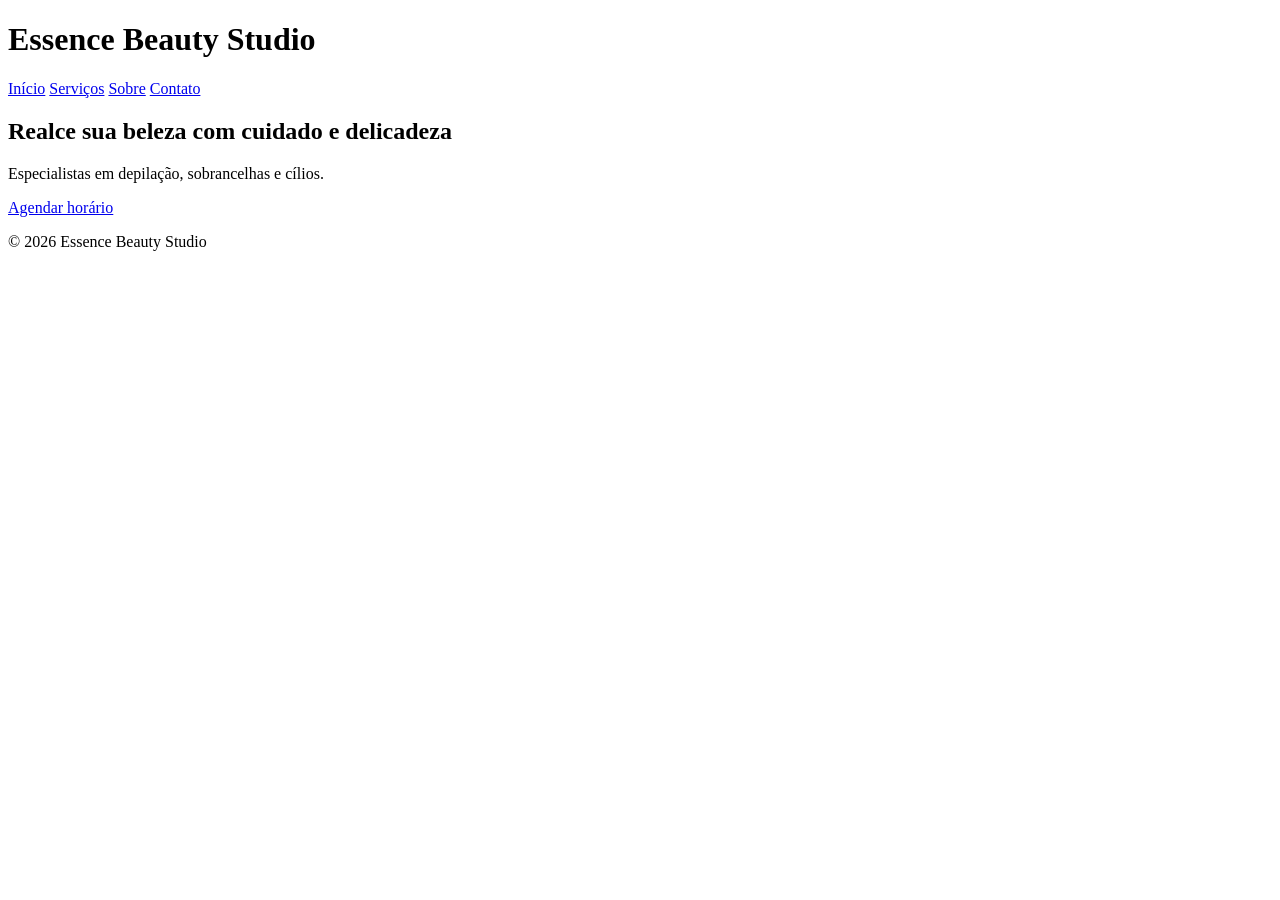
==== index.html @ 72f87f56 "Update index.html" ====
<!DOCTYPE html>
<html lang="pt-BR">
<head>
<meta charset="UTF-8">
<meta name="viewport" content="width=device-width, initial-scale=1.0">
<title>Essence Beauty Studio</title>
<link rel="stylesheet" href="style.css">
</head>
<body>

<header>
    <h1>Essence Beauty Studio</h1>
    <nav>
        <a href="index.html">Início</a>
        <a href="servicos.html">Serviços</a>
        <a href="sobre.html">Sobre</a>
        <a href="contato.html">Contato</a>
    </nav>
</header>

<section class="hero">
    <div>
        <h2>Realce sua beleza com cuidado e delicadeza</h2>
        <p>Especialistas em depilação, sobrancelhas e cílios.</p>
        <a class="btn" href="contato.html">Agendar horário</a>
    </div>
</section>

<footer>
    <p>© 2026 Essence Beauty Studio</p>
</footer>

</body>
</html>
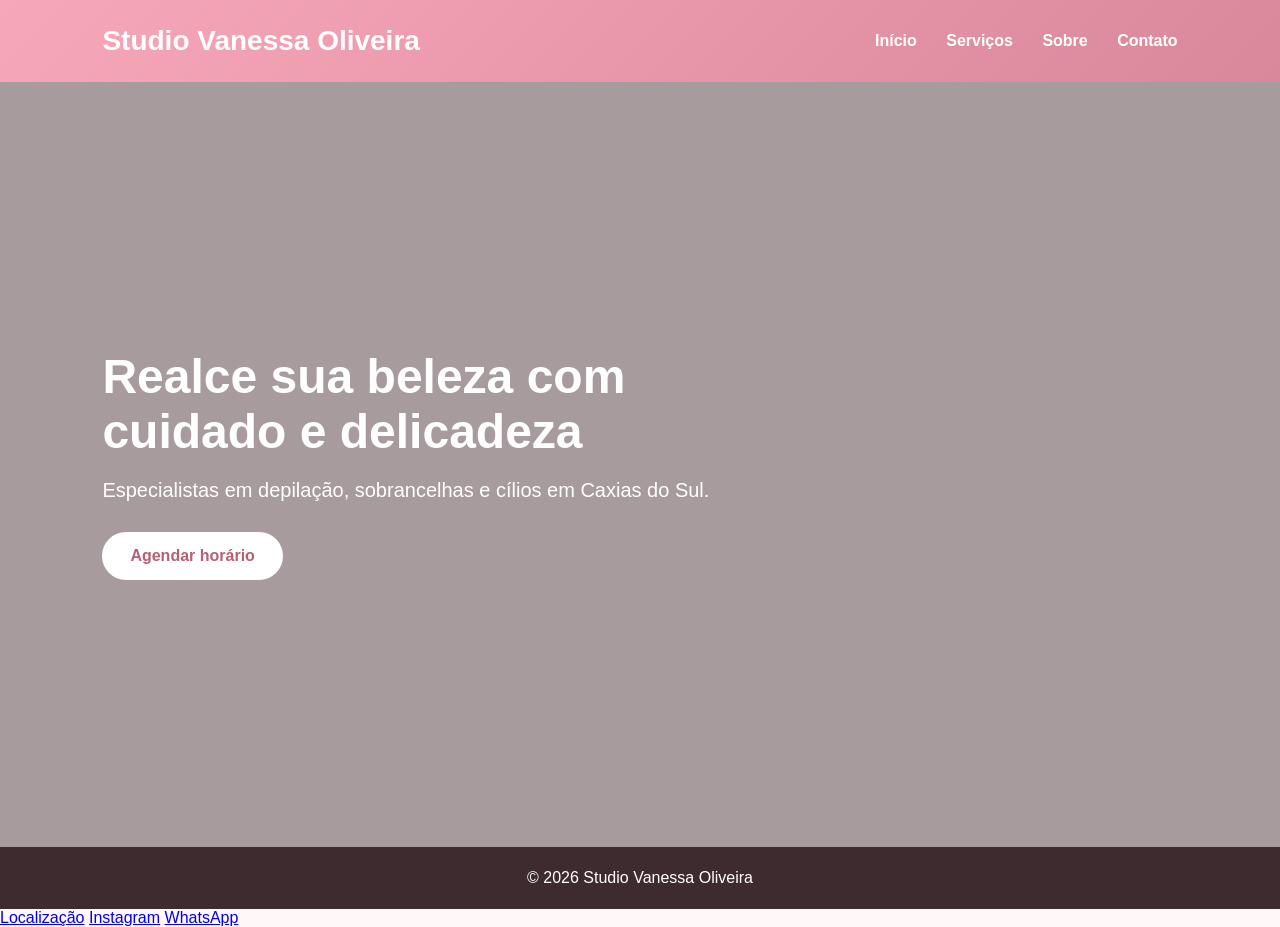
==== commit a1bc9022: "Update index.html" ====
--- a/index.html
+++ b/index.html
@@ -3,13 +3,13 @@
 <head>
 <meta charset="UTF-8">
 <meta name="viewport" content="width=device-width, initial-scale=1.0">
-<title>Essence Beauty Studio</title>
+<title>Studio Vanessa Oliveira</title>
 <link rel="stylesheet" href="style.css">
 </head>
 <body>
 
 <header>
-    <h1>Essence Beauty Studio</h1>
+    <h1>Studio Vanessa Oliveira</h1>
     <nav>
         <a href="index.html">Início</a>
         <a href="servicos.html">Serviços</a>
@@ -19,16 +19,20 @@
 </header>
 
 <section class="hero">
-    <div>
+    <div class="hero-content">
         <h2>Realce sua beleza com cuidado e delicadeza</h2>
-        <p>Especialistas em depilação, sobrancelhas e cílios.</p>
+        <p>Especialistas em depilação, sobrancelhas e cílios em Caxias do Sul.</p>
         <a class="btn" href="contato.html">Agendar horário</a>
     </div>
 </section>
 
 <footer>
-    <p>© 2026 Essence Beauty Studio</p>
+    <p>© 2026 Studio Vanessa Oliveira</p>
 </footer>
+
+<a class="maps-fixed" href="https://www.google.com/maps?q=R.+Bento+Gonçalves,+1963,+Centro,+Caxias+do+Sul+-+RS" target="_blank">Localização</a>
+<a class="instagram-fixed" href="https://www.instagram.com/vanessacamargobysv/" target="_blank">Instagram</a>
+<a class="whatsapp-fixed" href="https://wa.me/555491461250" target="_blank">WhatsApp</a>
 
 </body>
 </html>
--- a/style.css
+++ b/style.css
@@ -0,0 +1,167 @@
+* {
+    margin: 0;
+    padding: 0;
+    box-sizing: border-box;
+}
+
+body {
+    font-family: Arial, Helvetica, sans-serif;
+    background-color: #fff7f8;
+    color: #3d2b2f;
+}
+
+header {
+    background: linear-gradient(135deg, #f7a8b8, #d9879b);
+    color: white;
+    padding: 25px 8%;
+    display: flex;
+    justify-content: space-between;
+    align-items: center;
+    flex-wrap: wrap;
+}
+
+header h1 {
+    font-size: 28px;
+}
+
+nav a {
+    color: white;
+    text-decoration: none;
+    margin-left: 25px;
+    font-weight: bold;
+}
+
+nav a:hover {
+    text-decoration: underline;
+}
+
+.hero {
+    min-height: 85vh;
+    background: linear-gradient(rgba(61,43,47,0.45), rgba(61,43,47,0.45)),
+    url("https://images.unsplash.com/photo-1516975080664-ed2fc6a32937?auto=format&fit=crop&w=1400&q=80");
+    background-size: cover;
+    background-position: center;
+    display: flex;
+    align-items: center;
+    padding: 0 8%;
+    color: white;
+}
+
+.hero h2 {
+    font-size: 48px;
+    margin-bottom: 20px;
+    max-width: 700px;
+}
+
+.hero p {
+    font-size: 20px;
+    margin-bottom: 30px;
+}
+
+.btn {
+    display: inline-block;
+    background-color: white;
+    color: #b85f78;
+    padding: 15px 28px;
+    border-radius: 30px;
+    text-decoration: none;
+    font-weight: bold;
+    transition: 0.3s;
+}
+
+.btn:hover {
+    background-color: #ffe7ed;
+    transform: scale(1.05);
+}
+
+section {
+    padding: 70px 8%;
+}
+
+.titulo {
+    text-align: center;
+    font-size: 36px;
+    color: #b85f78;
+    margin-bottom: 35px;
+}
+
+.cards {
+    display: grid;
+    grid-template-columns: repeat(auto-fit, minmax(250px, 1fr));
+    gap: 25px;
+}
+
+.card {
+    background-color: white;
+    padding: 30px;
+    border-radius: 18px;
+    box-shadow: 0 10px 25px rgba(184, 95, 120, 0.15);
+    text-align: center;
+}
+
+.card h3 {
+    color: #b85f78;
+    margin-bottom: 15px;
+    font-size: 24px;
+}
+
+.card p {
+    color: #6c555b;
+    line-height: 1.6;
+}
+
+.sobre {
+    max-width: 900px;
+    margin: auto;
+}
+
+.sobre p {
+    font-size: 19px;
+    line-height: 1.8;
+    margin-bottom: 18px;
+    text-align: center;
+}
+
+.contato {
+    background: linear-gradient(135deg, #d9879b, #b85f78);
+    color: white;
+    text-align: center;
+    min-height: 70vh;
+}
+
+.contato h2 {
+    font-size: 38px;
+    margin-bottom: 20px;
+}
+
+.contato p {
+    font-size: 18px;
+    margin-bottom: 15px;
+}
+
+footer {
+    background-color: #3d2b2f;
+    color: white;
+    text-align: center;
+    padding: 22px;
+}
+
+@media (max-width: 768px) {
+    header {
+        text-align: center;
+        justify-content: center;
+    }
+
+    nav {
+        margin-top: 15px;
+    }
+
+    nav a {
+        display: inline-block;
+        margin: 8px;
+    }
+
+    .hero h2 {
+        font-size: 34px;
+    }
+}
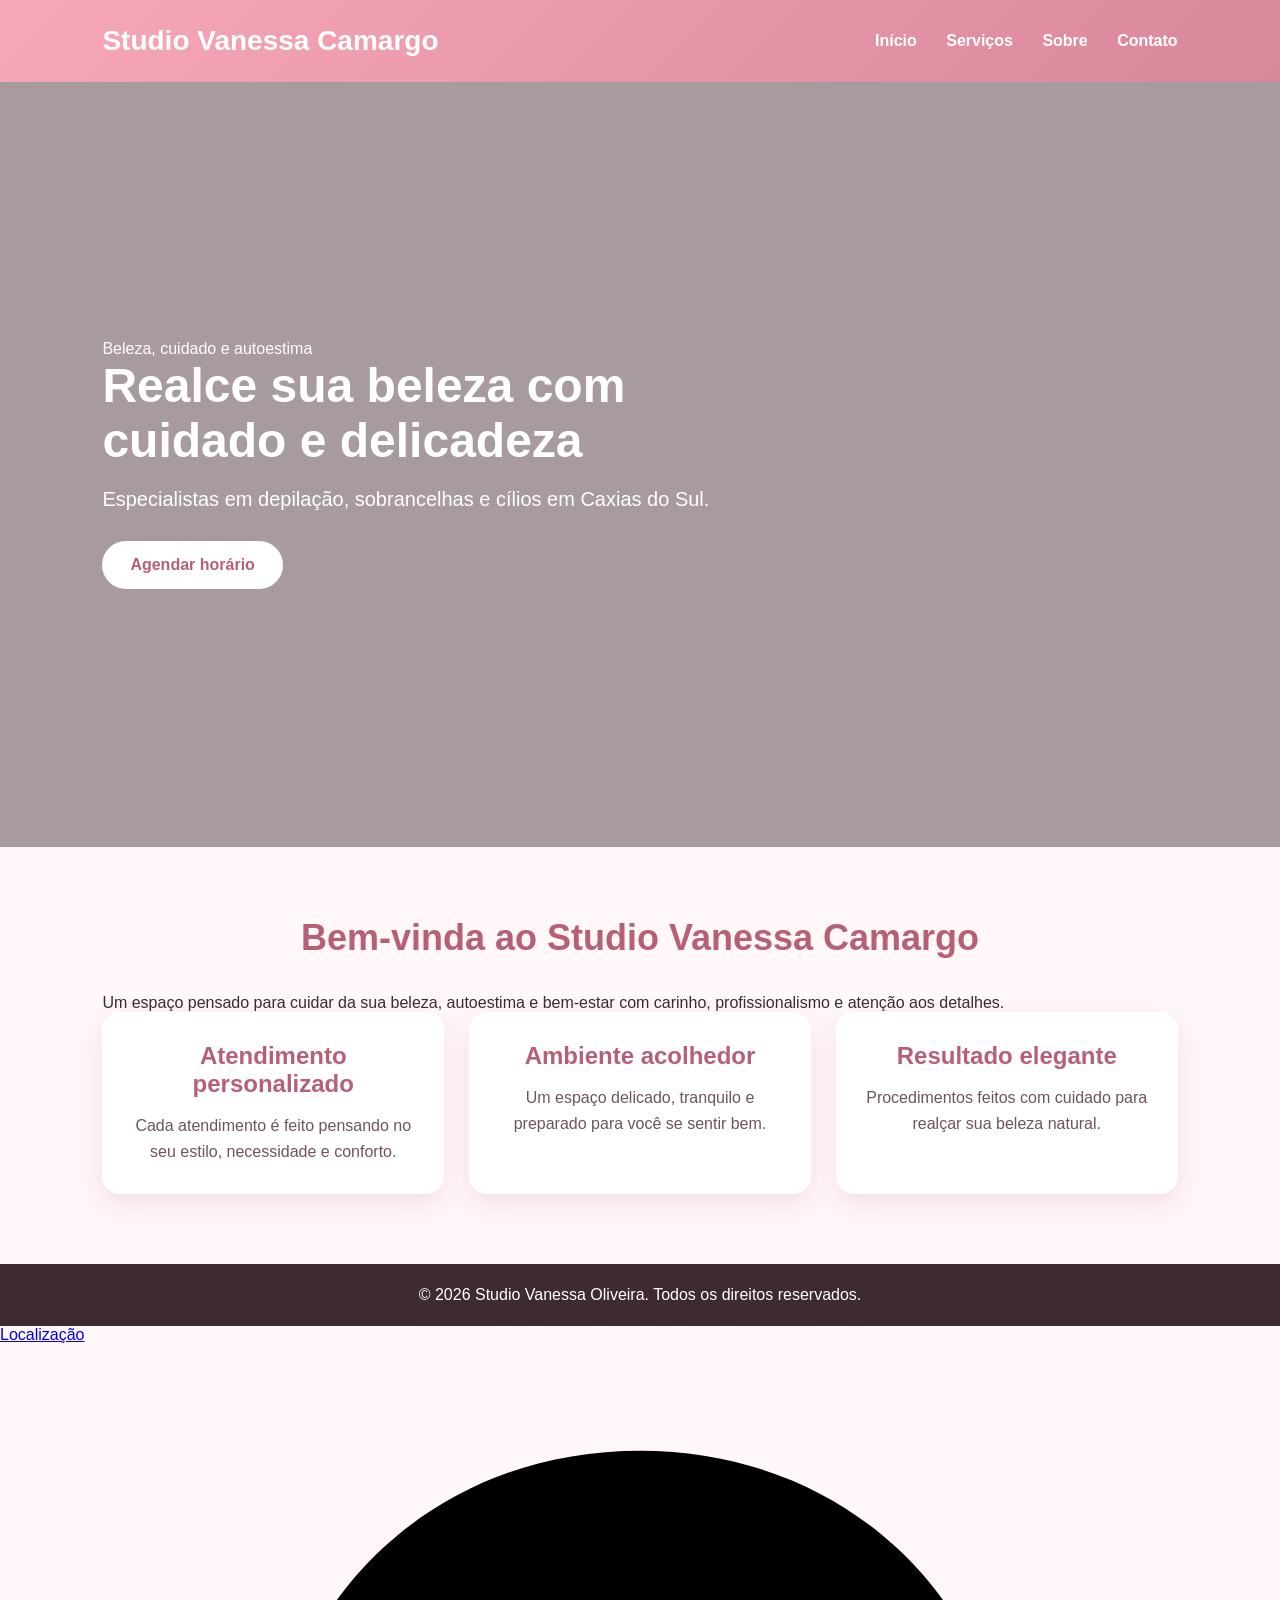
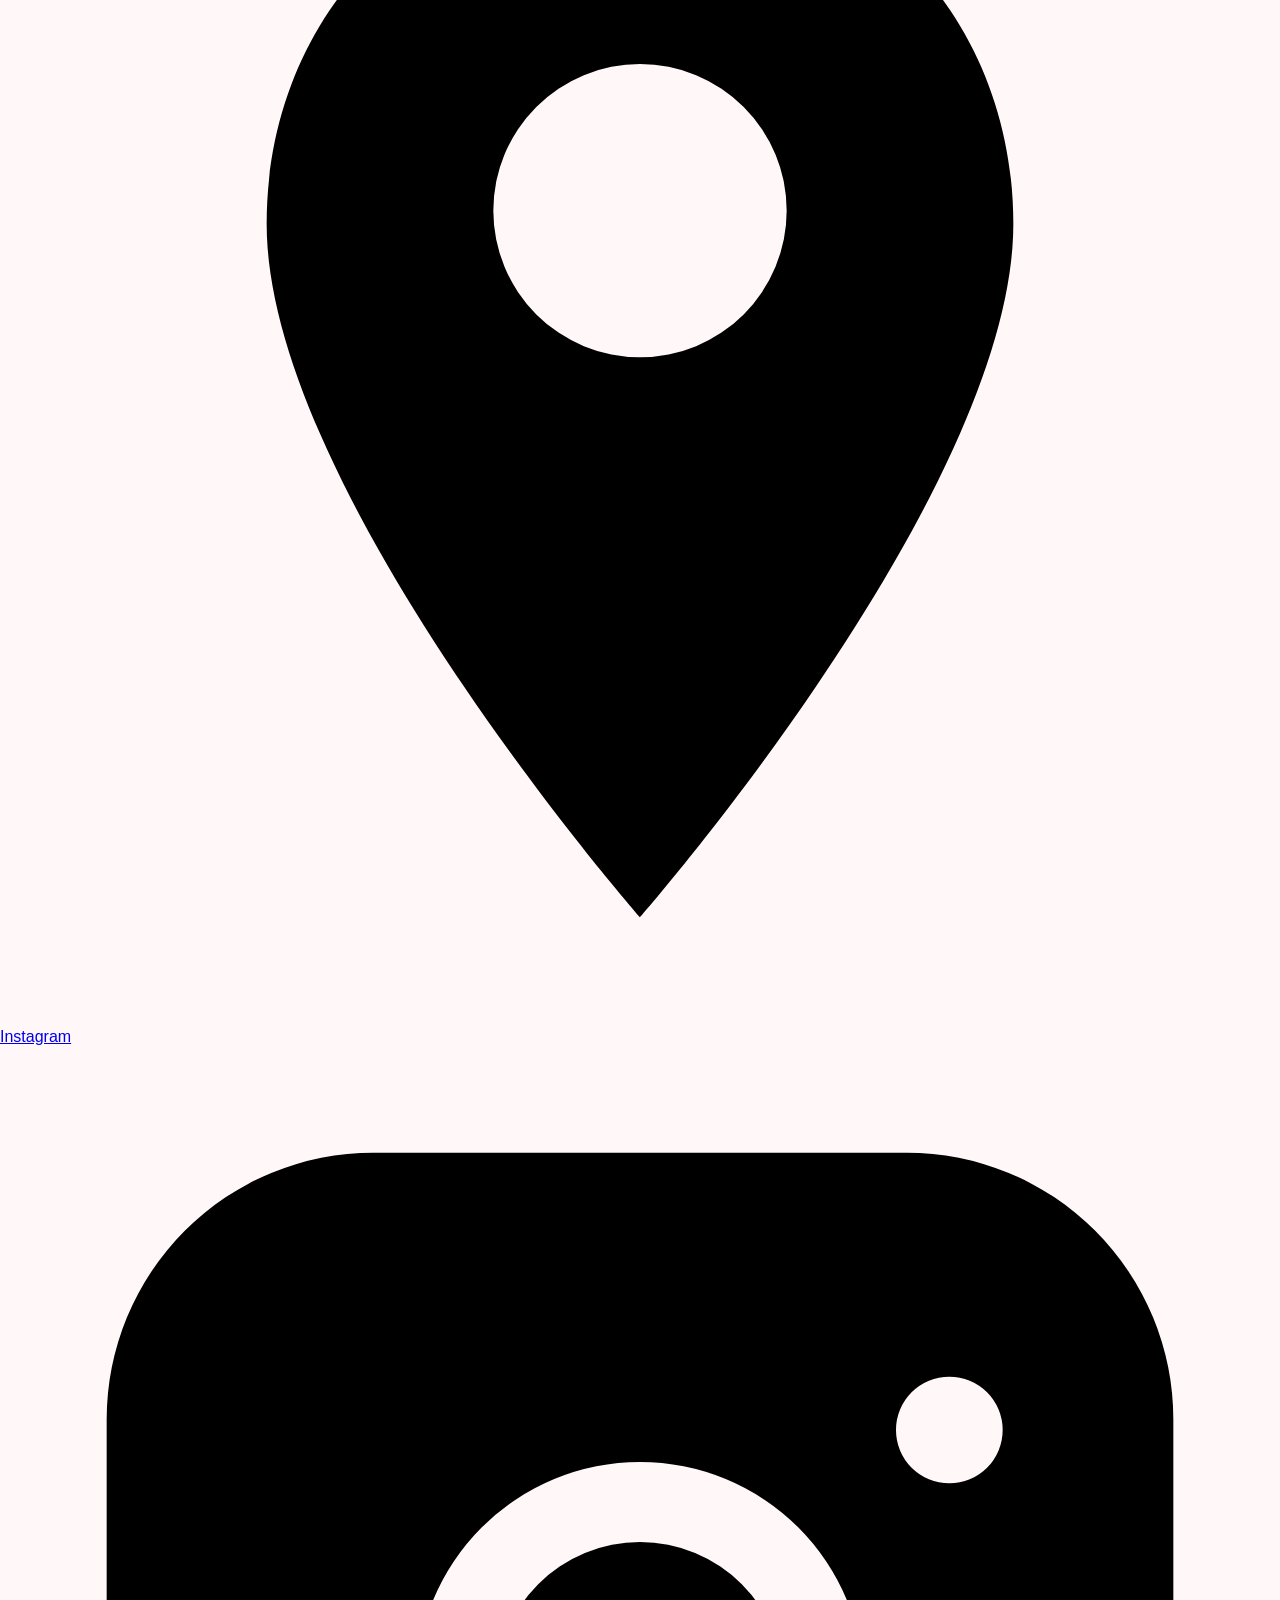
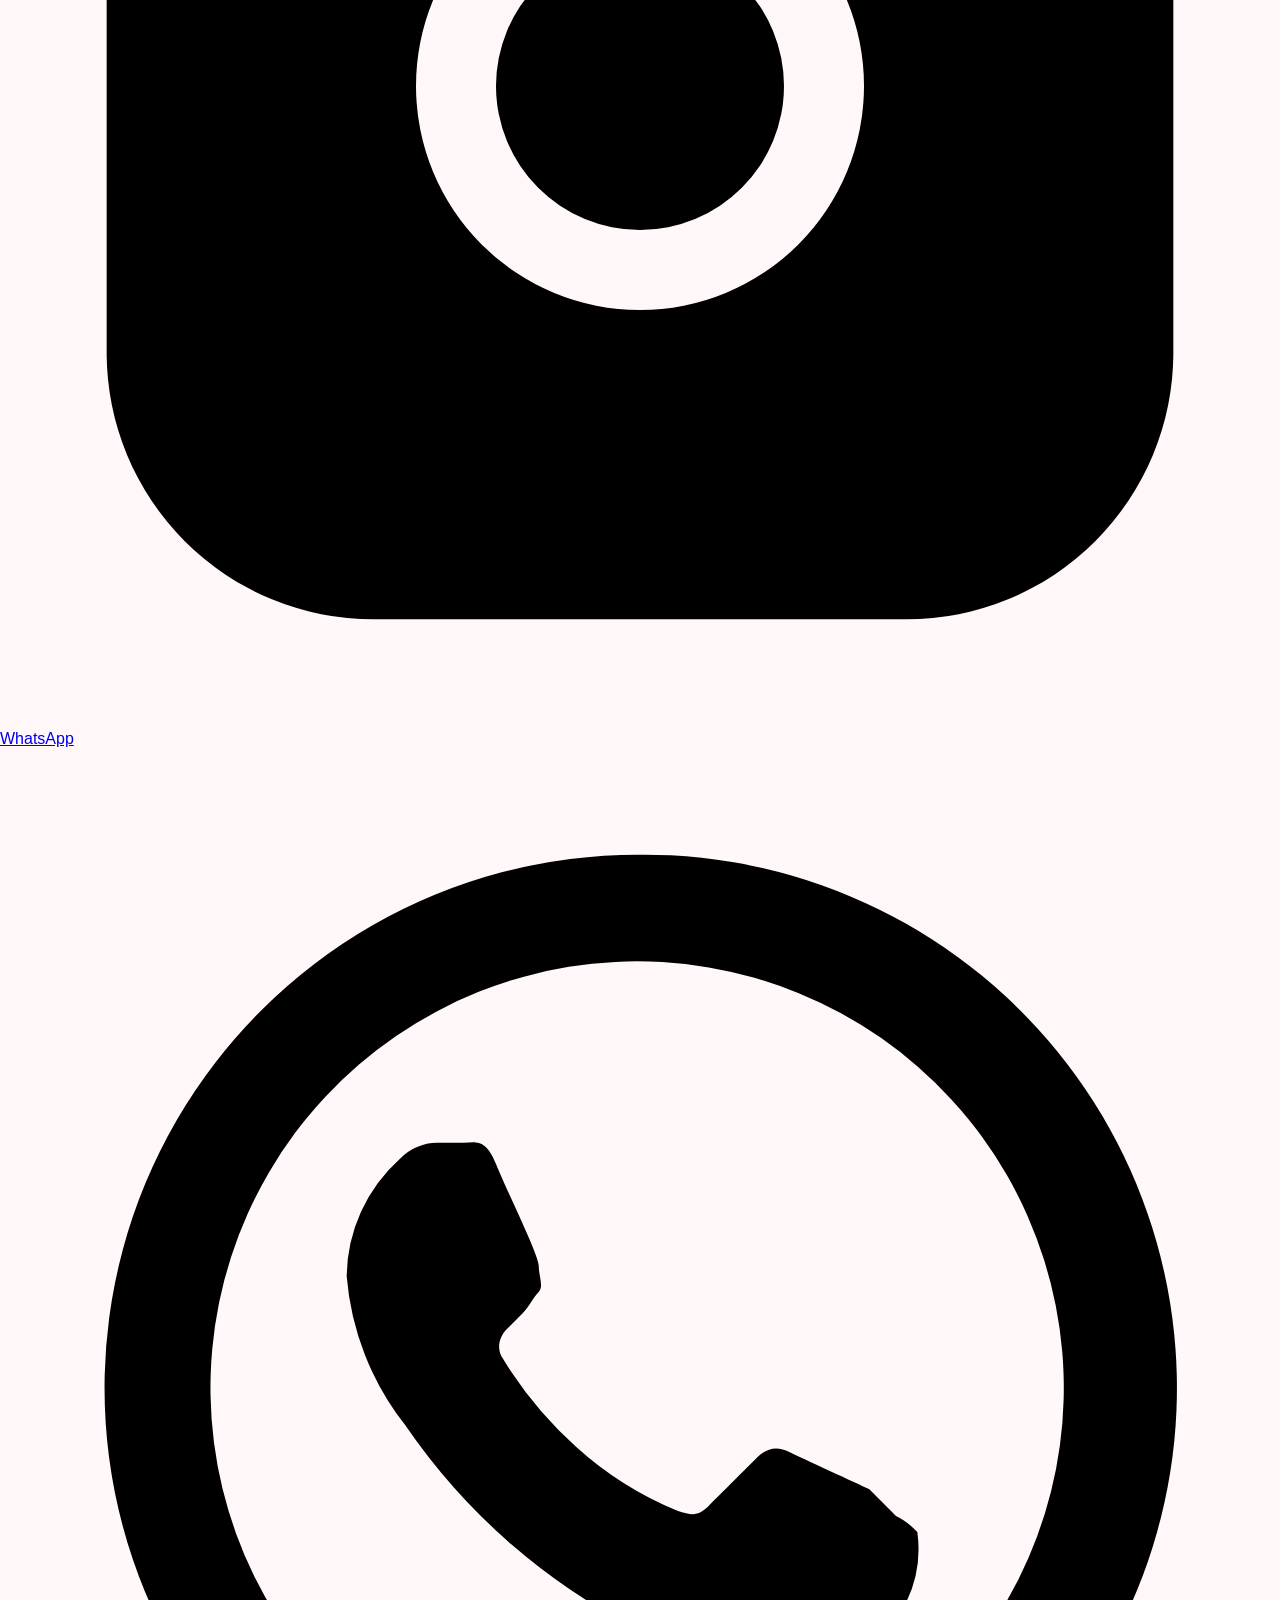
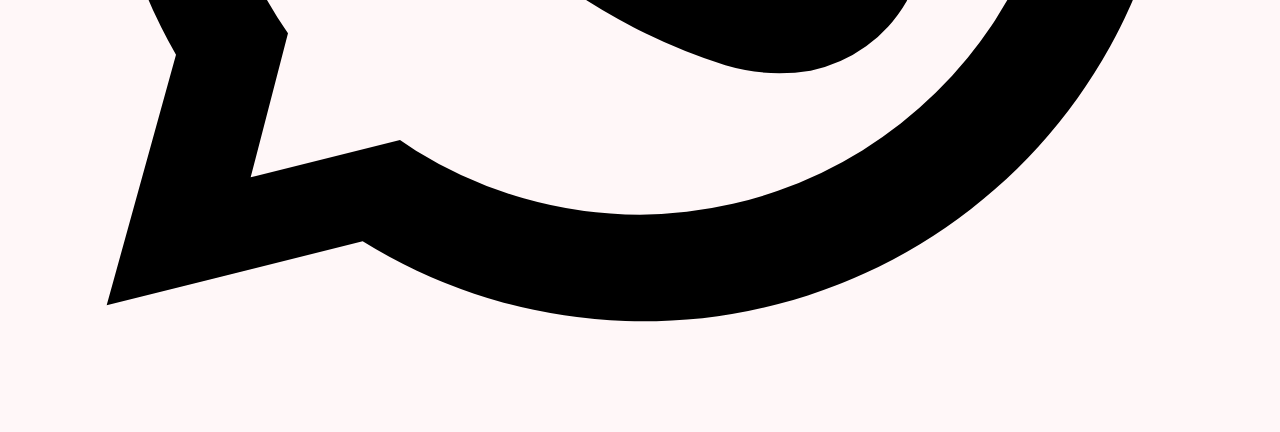
==== commit 2b2bdc6b: "Update studio name from Oliveira to Camargo" ====
--- a/index.html
+++ b/index.html
@@ -3,13 +3,16 @@
 <head>
 <meta charset="UTF-8">
 <meta name="viewport" content="width=device-width, initial-scale=1.0">
-<title>Studio Vanessa Oliveira</title>
+<title>Studio Vanessa Camargo</title>
+    
+<link href="https://fonts.googleapis.com/css2?family=Playfair+Display:wght@600;700&family=Poppins:wght@300;400;500;600;700&display=swap" rel="stylesheet">
 <link rel="stylesheet" href="style.css">
 </head>
 <body>
 
 <header>
-    <h1>Studio Vanessa Oliveira</h1>
+    <h1>Studio Vanessa Camargo</h1>
+
     <nav>
         <a href="index.html">Início</a>
         <a href="servicos.html">Serviços</a>
@@ -20,19 +23,64 @@
 
 <section class="hero">
     <div class="hero-content">
+        <span class="tag">Beleza, cuidado e autoestima</span>
         <h2>Realce sua beleza com cuidado e delicadeza</h2>
         <p>Especialistas em depilação, sobrancelhas e cílios em Caxias do Sul.</p>
         <a class="btn" href="contato.html">Agendar horário</a>
     </div>
 </section>
 
+<section>
+    <h2 class="titulo">Bem-vinda ao Studio Vanessa Camargo</h2>
+    <p class="texto-centro">
+        Um espaço pensado para cuidar da sua beleza, autoestima e bem-estar com carinho,
+        profissionalismo e atenção aos detalhes.
+    </p>
+
+    <div class="cards">
+        <div class="card">
+            <h3>Atendimento personalizado</h3>
+            <p>Cada atendimento é feito pensando no seu estilo, necessidade e conforto.</p>
+        </div>
+
+        <div class="card">
+            <h3>Ambiente acolhedor</h3>
+            <p>Um espaço delicado, tranquilo e preparado para você se sentir bem.</p>
+        </div>
+
+        <div class="card">
+            <h3>Resultado elegante</h3>
+            <p>Procedimentos feitos com cuidado para realçar sua beleza natural.</p>
+        </div>
+    </div>
+</section>
+
 <footer>
-    <p>© 2026 Studio Vanessa Oliveira</p>
+    <p>© 2026 Studio Vanessa Oliveira. Todos os direitos reservados.</p>
 </footer>
 
-<a class="maps-fixed" href="https://www.google.com/maps?q=R.+Bento+Gonçalves,+1963,+Centro,+Caxias+do+Sul+-+RS" target="_blank">Localização</a>
-<a class="instagram-fixed" href="https://www.instagram.com/vanessacamargobysv/" target="_blank">Instagram</a>
-<a class="whatsapp-fixed" href="https://wa.me/555491461250" target="_blank">WhatsApp</a>
+<div class="floating-buttons">
+    <a class="btn-float maps" href="https://www.google.com/maps?q=R.+Bento+Gonçalves,+1963,+Centro,+Caxias+do+Sul+-+RS" target="_blank">
+        <span class="label">Localização</span>
+        <svg viewBox="0 0 24 24">
+            <path d="M12 2C8 2 5 5 5 9c0 5 7 13 7 13s7-8 7-13c0-4-3-7-7-7zm0 9.5A2.5 2.5 0 1 1 12 6a2.5 2.5 0 0 1 0 5.5z"/>
+        </svg>
+    </a>
+
+    <a class="btn-float instagram" href="https://www.instagram.com/vanessacamargobysv/" target="_blank">
+        <span class="label">Instagram</span>
+        <svg viewBox="0 0 24 24">
+            <path d="M7 2h10a5 5 0 0 1 5 5v10a5 5 0 0 1-5 5H7a5 5 0 0 1-5-5V7a5 5 0 0 1 5-5zm5 5.8A4.2 4.2 0 1 0 16.2 12 4.2 4.2 0 0 0 12 7.8zm0 6.9A2.7 2.7 0 1 1 14.7 12 2.7 2.7 0 0 1 12 14.7zM17.8 6.2a1 1 0 1 0 1 1 1 1 0 0 0-1-1z"/>
+        </svg>
+    </a>
+
+    <a class="btn-float whatsapp" href="https://wa.me/555491461250" target="_blank">
+        <span class="label">WhatsApp</span>
+        <svg viewBox="0 0 24 24">
+            <path d="M12 2a10 10 0 0 0-8.7 15l-1.3 4.7 4.8-1.2A10 10 0 1 0 12 2zm0 18a8 8 0 0 1-4.2-1.2l-.3-.2-2.8.7.7-2.7-.2-.3A8 8 0 1 1 12 20zm4.3-6.1c-.2-.1-1.3-.6-1.5-.7s-.4-.1-.6.1-.7.7-.9.9-.3.2-.6.1a6.5 6.5 0 0 1-1.9-1.2 7.3 7.3 0 0 1-1.4-1.7c-.1-.2 0-.4.1-.5l.3-.3c.1-.1.2-.3.3-.4s0-.3 0-.5-.6-1.4-.8-1.9-.4-.4-.6-.4h-.5a1 1 0 0 0-.7.3 3 3 0 0 0-1 2.2 5.2 5.2 0 0 0 1.1 2.8 11.7 11.7 0 0 0 4.5 3.9 10.8 10.8 0 0 0 1.5.6 3.6 3.6 0 0 0 1.6.1 2.7 2.7 0 0 0 1.8-1.3 2.3 2.3 0 0 0 .2-1.3c-.1-.1-.2-.2-.4-.3z"/>
+        </svg>
+    </a>
+</div>
 
 </body>
 </html>
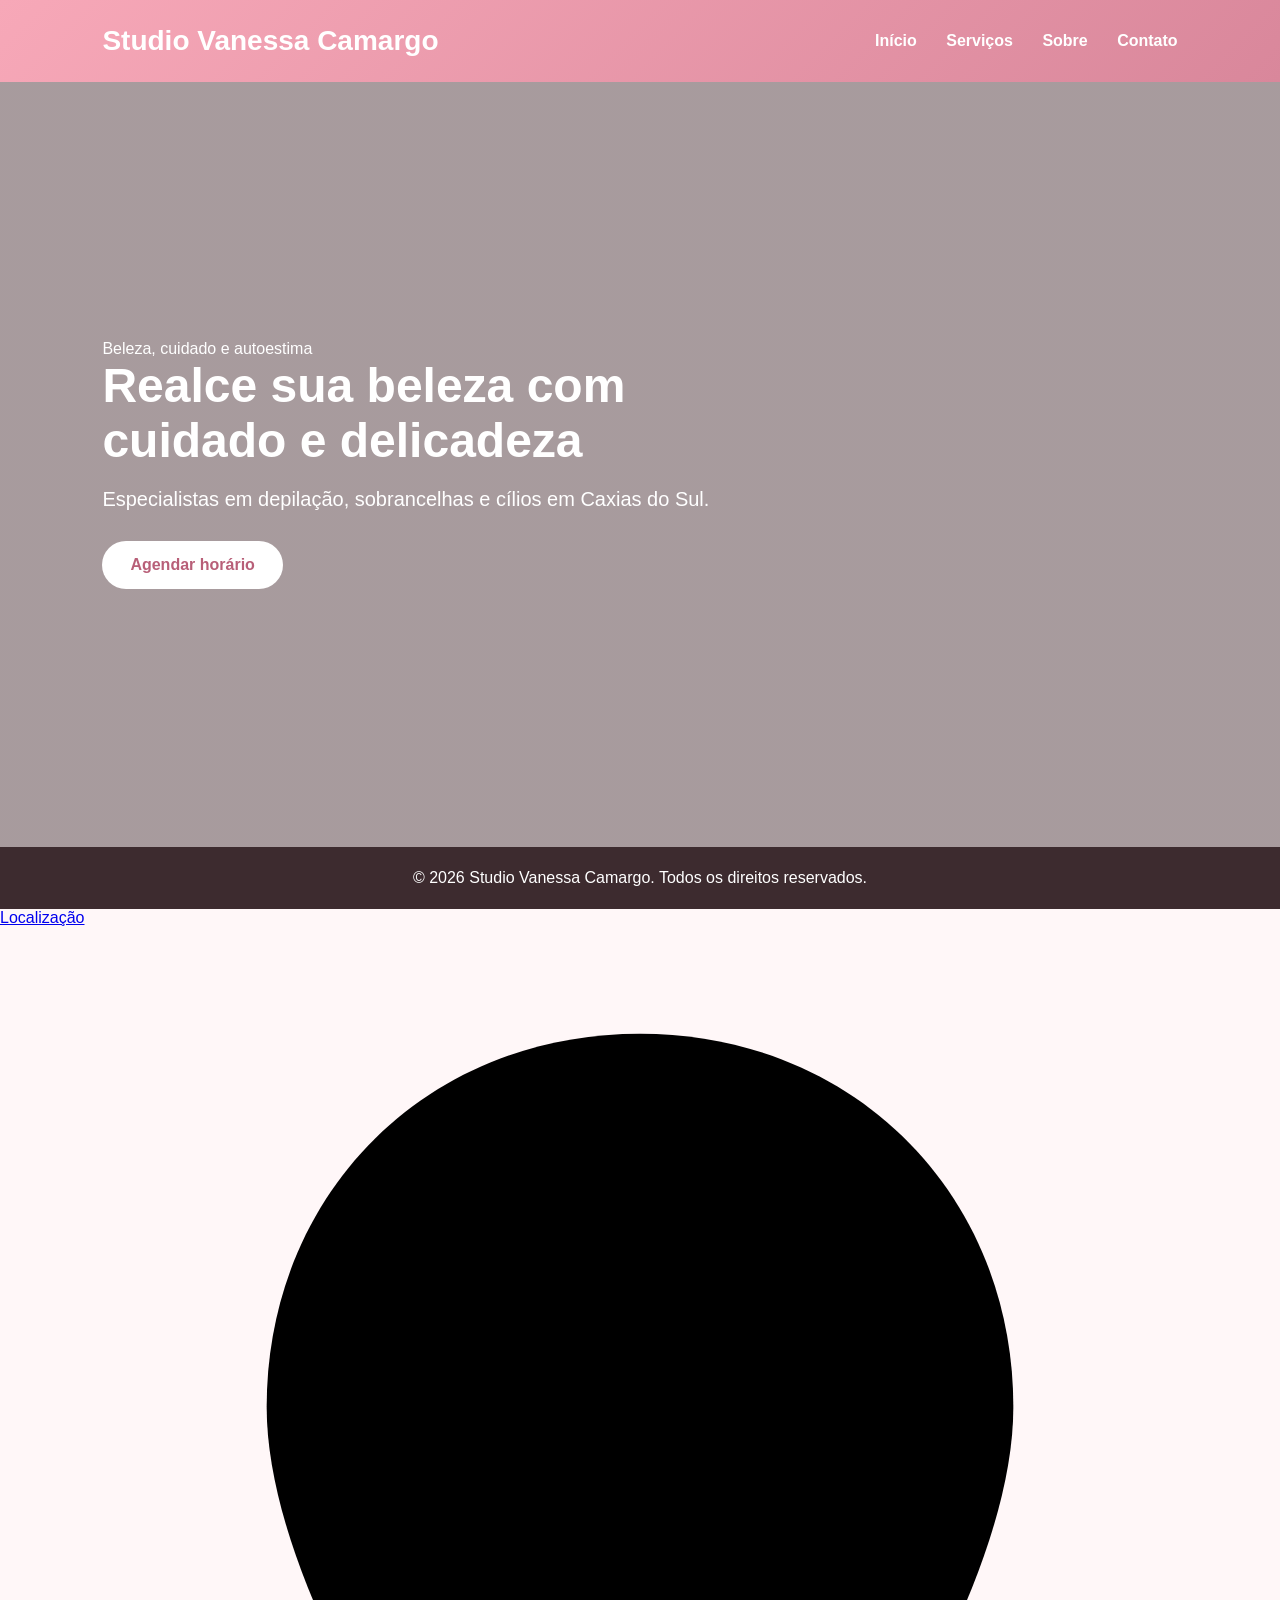
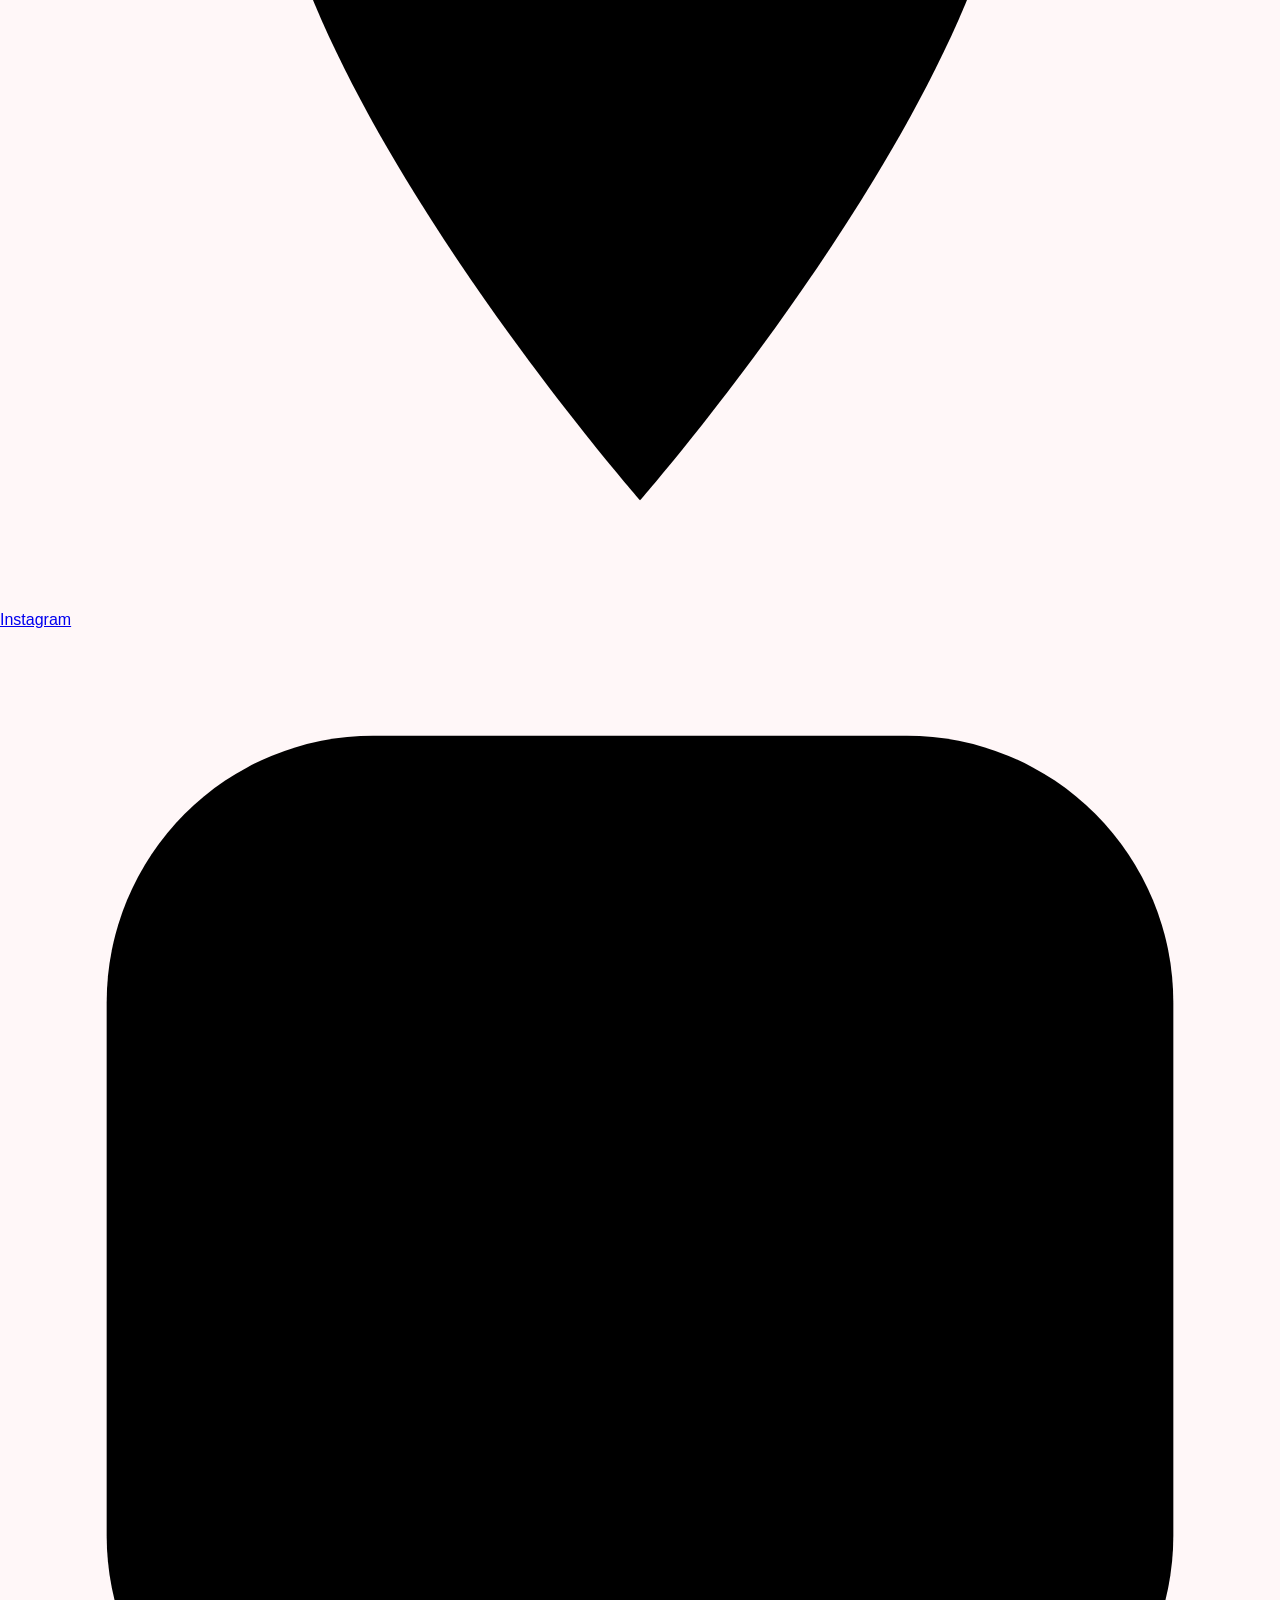
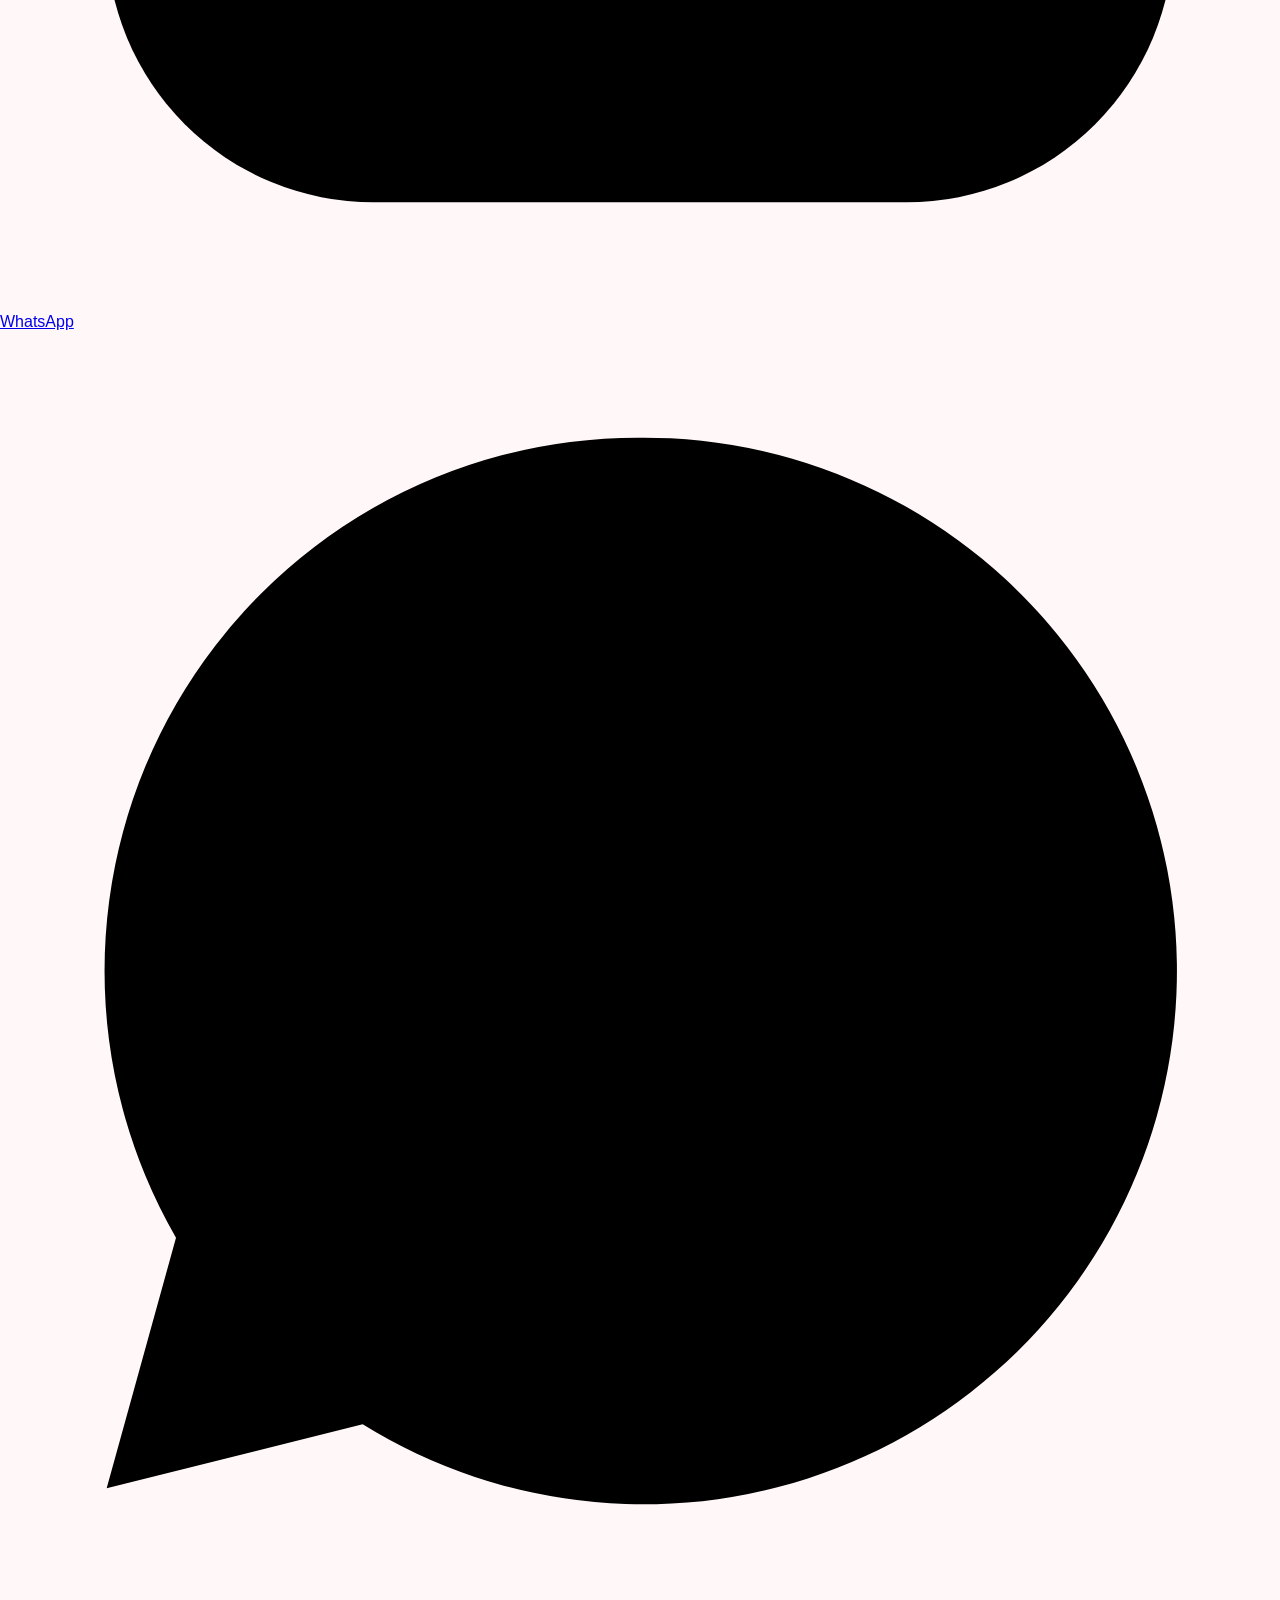
==== commit 7e0ec3b6: "Remove welcome section and update footer copyright Removed welcome section and updated footer text." ====
--- a/index.html
+++ b/index.html
@@ -4,7 +4,7 @@
 <meta charset="UTF-8">
 <meta name="viewport" content="width=device-width, initial-scale=1.0">
 <title>Studio Vanessa Camargo</title>
-    
+
 <link href="https://fonts.googleapis.com/css2?family=Playfair+Display:wght@600;700&family=Poppins:wght@300;400;500;600;700&display=swap" rel="stylesheet">
 <link rel="stylesheet" href="style.css">
 </head>
@@ -30,55 +30,24 @@
     </div>
 </section>
 
-<section>
-    <h2 class="titulo">Bem-vinda ao Studio Vanessa Camargo</h2>
-    <p class="texto-centro">
-        Um espaço pensado para cuidar da sua beleza, autoestima e bem-estar com carinho,
-        profissionalismo e atenção aos detalhes.
-    </p>
-
-    <div class="cards">
-        <div class="card">
-            <h3>Atendimento personalizado</h3>
-            <p>Cada atendimento é feito pensando no seu estilo, necessidade e conforto.</p>
-        </div>
-
-        <div class="card">
-            <h3>Ambiente acolhedor</h3>
-            <p>Um espaço delicado, tranquilo e preparado para você se sentir bem.</p>
-        </div>
-
-        <div class="card">
-            <h3>Resultado elegante</h3>
-            <p>Procedimentos feitos com cuidado para realçar sua beleza natural.</p>
-        </div>
-    </div>
-</section>
-
 <footer>
-    <p>© 2026 Studio Vanessa Oliveira. Todos os direitos reservados.</p>
+    <p>© 2026 Studio Vanessa Camargo. Todos os direitos reservados.</p>
 </footer>
 
 <div class="floating-buttons">
-    <a class="btn-float maps" href="https://www.google.com/maps?q=R.+Bento+Gonçalves,+1963,+Centro,+Caxias+do+Sul+-+RS" target="_blank">
+    <a class="btn-float maps" href="https://www.google.com/maps?q=R.+Bento+Gonçalves,+2125,+sala+202,+Centro,+Caxias+do+Sul+-+RS" target="_blank">
         <span class="label">Localização</span>
-        <svg viewBox="0 0 24 24">
-            <path d="M12 2C8 2 5 5 5 9c0 5 7 13 7 13s7-8 7-13c0-4-3-7-7-7zm0 9.5A2.5 2.5 0 1 1 12 6a2.5 2.5 0 0 1 0 5.5z"/>
-        </svg>
+        <svg viewBox="0 0 24 24"><path d="M12 2C8 2 5 5 5 9c0 5 7 13 7 13s7-8 7-13c0-4-3-7-7-7z"/></svg>
     </a>
 
     <a class="btn-float instagram" href="https://www.instagram.com/vanessacamargobysv/" target="_blank">
         <span class="label">Instagram</span>
-        <svg viewBox="0 0 24 24">
-            <path d="M7 2h10a5 5 0 0 1 5 5v10a5 5 0 0 1-5 5H7a5 5 0 0 1-5-5V7a5 5 0 0 1 5-5zm5 5.8A4.2 4.2 0 1 0 16.2 12 4.2 4.2 0 0 0 12 7.8zm0 6.9A2.7 2.7 0 1 1 14.7 12 2.7 2.7 0 0 1 12 14.7zM17.8 6.2a1 1 0 1 0 1 1 1 1 0 0 0-1-1z"/>
-        </svg>
+        <svg viewBox="0 0 24 24"><path d="M7 2h10a5 5 0 0 1 5 5v10a5 5 0 0 1-5 5H7a5 5 0 0 1-5-5V7a5 5 0 0 1 5-5z"/></svg>
     </a>
 
     <a class="btn-float whatsapp" href="https://wa.me/555491461250" target="_blank">
         <span class="label">WhatsApp</span>
-        <svg viewBox="0 0 24 24">
-            <path d="M12 2a10 10 0 0 0-8.7 15l-1.3 4.7 4.8-1.2A10 10 0 1 0 12 2zm0 18a8 8 0 0 1-4.2-1.2l-.3-.2-2.8.7.7-2.7-.2-.3A8 8 0 1 1 12 20zm4.3-6.1c-.2-.1-1.3-.6-1.5-.7s-.4-.1-.6.1-.7.7-.9.9-.3.2-.6.1a6.5 6.5 0 0 1-1.9-1.2 7.3 7.3 0 0 1-1.4-1.7c-.1-.2 0-.4.1-.5l.3-.3c.1-.1.2-.3.3-.4s0-.3 0-.5-.6-1.4-.8-1.9-.4-.4-.6-.4h-.5a1 1 0 0 0-.7.3 3 3 0 0 0-1 2.2 5.2 5.2 0 0 0 1.1 2.8 11.7 11.7 0 0 0 4.5 3.9 10.8 10.8 0 0 0 1.5.6 3.6 3.6 0 0 0 1.6.1 2.7 2.7 0 0 0 1.8-1.3 2.3 2.3 0 0 0 .2-1.3c-.1-.1-.2-.2-.4-.3z"/>
-        </svg>
+        <svg viewBox="0 0 24 24"><path d="M12 2a10 10 0 0 0-8.7 15l-1.3 4.7 4.8-1.2A10 10 0 1 0 12 2z"/></svg>
     </a>
 </div>
 
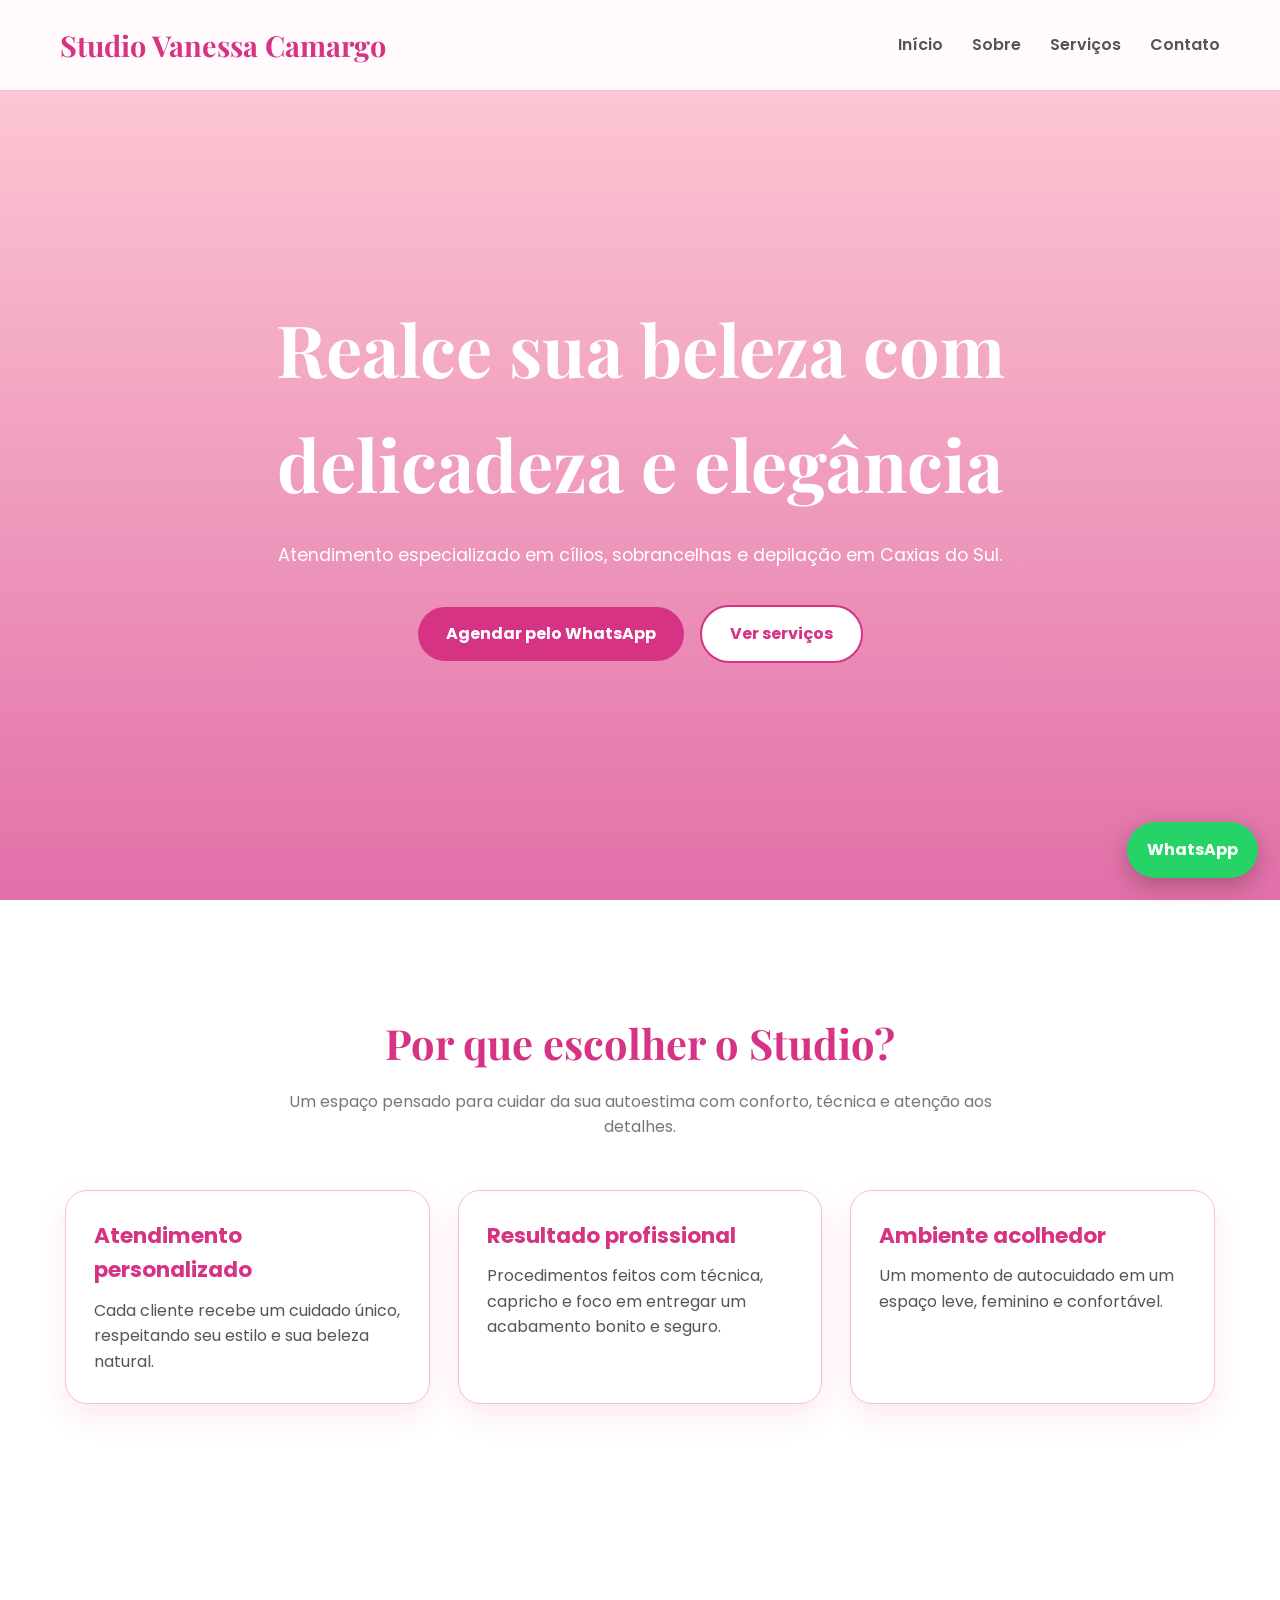
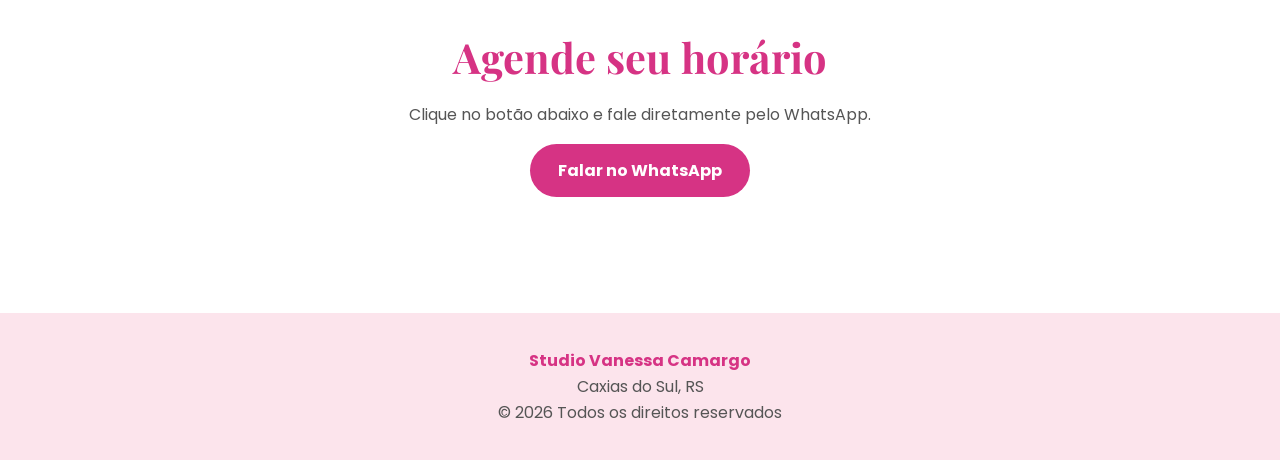
==== commit d8bd58a4: "Revise meta description and update content Updated the description meta tag and improved text for cl" ====
--- a/index.html
+++ b/index.html
@@ -1,55 +1,87 @@
 <!DOCTYPE html>
 <html lang="pt-BR">
 <head>
-<meta charset="UTF-8">
-<meta name="viewport" content="width=device-width, initial-scale=1.0">
-<title>Studio Vanessa Camargo</title>
+  <meta charset="UTF-8">
+  <meta name="viewport" content="width=device-width, initial-scale=1.0">
 
-<link href="https://fonts.googleapis.com/css2?family=Playfair+Display:wght@600;700&family=Poppins:wght@300;400;500;600;700&display=swap" rel="stylesheet">
-<link rel="stylesheet" href="style.css">
+  <title>Studio Vanessa Camargo | Beleza em Caxias do Sul</title>
+  <meta name="description" content="Studio Vanessa Camargo em Caxias do Sul. Cílios, sobrancelhas, depilação e atendimento profissional.">
+
+  <link rel="stylesheet" href="style.css">
 </head>
+
 <body>
 
-<header>
+  <header class="topo">
     <h1>Studio Vanessa Camargo</h1>
 
     <nav>
-        <a href="index.html">Início</a>
-        <a href="servicos.html">Serviços</a>
-        <a href="sobre.html">Sobre</a>
-        <a href="contato.html">Contato</a>
+      <a href="index.html">Início</a>
+      <a href="sobre.html">Sobre</a>
+      <a href="servicos.html">Serviços</a>
+      <a href="contato.html">Contato</a>
     </nav>
-</header>
+  </header>
 
-<section class="hero">
+  <section class="hero">
     <div class="hero-content">
-        <span class="tag">Beleza, cuidado e autoestima</span>
-        <h2>Realce sua beleza com cuidado e delicadeza</h2>
-        <p>Especialistas em depilação, sobrancelhas e cílios em Caxias do Sul.</p>
-        <a class="btn" href="contato.html">Agendar horário</a>
+      <h2>Realce sua beleza com delicadeza e elegância</h2>
+      <p>Atendimento especializado em cílios, sobrancelhas e depilação em Caxias do Sul.</p>
+
+      <a href="https://wa.me/555491461250" class="btn btn-primary" target="_blank" rel="noopener noreferrer">
+        Agendar pelo WhatsApp
+      </a>
+
+      <a href="servicos.html" class="btn btn-outline">
+        Ver serviços
+      </a>
     </div>
-</section>
+  </section>
 
-<footer>
-    <p>© 2026 Studio Vanessa Camargo. Todos os direitos reservados.</p>
-</footer>
+  <section>
+    <div class="container">
+      <h2 class="titulo">Por que escolher o Studio?</h2>
+      <p class="subtitulo">Um espaço pensado para cuidar da sua autoestima com conforto, técnica e atenção aos detalhes.</p>
 
-<div class="floating-buttons">
-    <a class="btn-float maps" href="https://www.google.com/maps?q=R.+Bento+Gonçalves,+2125,+sala+202,+Centro,+Caxias+do+Sul+-+RS" target="_blank">
-        <span class="label">Localização</span>
-        <svg viewBox="0 0 24 24"><path d="M12 2C8 2 5 5 5 9c0 5 7 13 7 13s7-8 7-13c0-4-3-7-7-7z"/></svg>
-    </a>
+      <div class="cards">
+        <div class="card">
+          <h3>Atendimento personalizado</h3>
+          <p>Cada cliente recebe um cuidado único, respeitando seu estilo e sua beleza natural.</p>
+        </div>
 
-    <a class="btn-float instagram" href="https://www.instagram.com/vanessacamargobysv/" target="_blank">
-        <span class="label">Instagram</span>
-        <svg viewBox="0 0 24 24"><path d="M7 2h10a5 5 0 0 1 5 5v10a5 5 0 0 1-5 5H7a5 5 0 0 1-5-5V7a5 5 0 0 1 5-5z"/></svg>
-    </a>
+        <div class="card">
+          <h3>Resultado profissional</h3>
+          <p>Procedimentos feitos com técnica, capricho e foco em entregar um acabamento bonito e seguro.</p>
+        </div>
 
-    <a class="btn-float whatsapp" href="https://wa.me/555491461250" target="_blank">
-        <span class="label">WhatsApp</span>
-        <svg viewBox="0 0 24 24"><path d="M12 2a10 10 0 0 0-8.7 15l-1.3 4.7 4.8-1.2A10 10 0 1 0 12 2z"/></svg>
-    </a>
-</div>
+        <div class="card">
+          <h3>Ambiente acolhedor</h3>
+          <p>Um momento de autocuidado em um espaço leve, feminino e confortável.</p>
+        </div>
+      </div>
+    </div>
+  </section>
+
+  <section>
+    <div class="container contato">
+      <h2 class="titulo">Agende seu horário</h2>
+      <p>Clique no botão abaixo e fale diretamente pelo WhatsApp.</p>
+
+      <a href="https://wa.me/555491461250" class="btn btn-primary" target="_blank" rel="noopener noreferrer">
+        Falar no WhatsApp
+      </a>
+    </div>
+  </section>
+
+  <footer>
+    <p>Studio Vanessa Camargo</p>
+    <p>Caxias do Sul, RS</p>
+    <p>© 2026 Todos os direitos reservados</p>
+  </footer>
+
+  <a href="https://wa.me/555491461250" class="whatsapp-fixo" target="_blank" rel="noopener noreferrer">
+    WhatsApp
+  </a>
 
 </body>
 </html>
--- a/style.css
+++ b/style.css
@@ -1,167 +1,276 @@
+@import url('https://fonts.googleapis.com/css2?family=Poppins:wght@300;400;600;700&family=Playfair+Display:wght@500;700&display=swap');
+
 * {
-    margin: 0;
-    padding: 0;
-    box-sizing: border-box;
+  margin: 0;
+  padding: 0;
+  box-sizing: border-box;
+}
+
+html {
+  scroll-behavior: smooth;
 }
 
 body {
-    font-family: Arial, Helvetica, sans-serif;
-    background-color: #fff7f8;
-    color: #3d2b2f;
-}
-
-header {
-    background: linear-gradient(135deg, #f7a8b8, #d9879b);
-    color: white;
-    padding: 25px 8%;
-    display: flex;
-    justify-content: space-between;
-    align-items: center;
-    flex-wrap: wrap;
-}
-
-header h1 {
-    font-size: 28px;
-}
-
-nav a {
-    color: white;
-    text-decoration: none;
-    margin-left: 25px;
-    font-weight: bold;
-}
-
-nav a:hover {
-    text-decoration: underline;
+  font-family: 'Poppins', sans-serif;
+  background: #fff;
+  color: #333;
+  line-height: 1.6;
+}
+
+.topo {
+  display: flex;
+  justify-content: space-between;
+  align-items: center;
+  padding: 22px 60px;
+  background: rgba(255, 255, 255, 0.92);
+  backdrop-filter: blur(10px);
+  position: fixed;
+  width: 100%;
+  top: 0;
+  z-index: 999;
+  border-bottom: 1px solid #f4bfd3;
+}
+
+.topo h1 {
+  font-family: 'Playfair Display', serif;
+  color: #d63384;
+  font-size: 1.8rem;
+}
+
+.topo nav a {
+  color: #555;
+  margin-left: 25px;
+  text-decoration: none;
+  font-weight: 600;
+  transition: 0.3s;
+}
+
+.topo nav a:hover {
+  color: #d63384;
 }
 
 .hero {
-    min-height: 85vh;
-    background: linear-gradient(rgba(61,43,47,0.45), rgba(61,43,47,0.45)),
-    url("https://images.unsplash.com/photo-1516975080664-ed2fc6a32937?auto=format&fit=crop&w=1400&q=80");
-    background-size: cover;
-    background-position: center;
-    display: flex;
-    align-items: center;
-    padding: 0 8%;
-    color: white;
+  min-height: 100vh;
+  background:
+    linear-gradient(rgba(255, 182, 193, 0.65), rgba(214, 51, 132, 0.70)),
+    url("https://images.unsplash.com/photo-1522335789203-aabd1fc54bc9?auto=format&fit=crop&w=1600&q=80");
+  background-size: cover;
+  background-position: center;
+  display: flex;
+  align-items: center;
+  justify-content: center;
+  text-align: center;
+  padding: 120px 20px 60px;
+  color: #fff;
+}
+
+.hero-content {
+  max-width: 850px;
 }
 
 .hero h2 {
-    font-size: 48px;
-    margin-bottom: 20px;
-    max-width: 700px;
+  font-family: 'Playfair Display', serif;
+  font-size: clamp(2.2rem, 6vw, 4.5rem);
+  margin-bottom: 20px;
 }
 
 .hero p {
-    font-size: 20px;
-    margin-bottom: 30px;
+  font-size: 1.1rem;
+  margin-bottom: 30px;
 }
 
 .btn {
-    display: inline-block;
-    background-color: white;
-    color: #b85f78;
-    padding: 15px 28px;
-    border-radius: 30px;
-    text-decoration: none;
-    font-weight: bold;
-    transition: 0.3s;
-}
-
-.btn:hover {
-    background-color: #ffe7ed;
-    transform: scale(1.05);
+  display: inline-block;
+  padding: 14px 28px;
+  border-radius: 35px;
+  text-decoration: none;
+  font-weight: 700;
+  margin: 6px;
+  transition: 0.3s;
+}
+
+.btn-primary {
+  background: #d63384;
+  color: #fff;
+}
+
+.btn-primary:hover {
+  background: #b92b70;
+  transform: translateY(-3px);
+}
+
+.btn-outline {
+  border: 2px solid #d63384;
+  color: #d63384;
+  background: #fff;
+}
+
+.btn-outline:hover {
+  background: #d63384;
+  color: #fff;
+  transform: translateY(-3px);
 }
 
 section {
-    padding: 70px 8%;
+  padding: 110px 60px;
+}
+
+.container {
+  max-width: 1150px;
+  margin: auto;
 }
 
 .titulo {
+  text-align: center;
+  font-size: 2.6rem;
+  margin-bottom: 12px;
+  font-family: 'Playfair Display', serif;
+  color: #d63384;
+}
+
+.subtitulo {
+  text-align: center;
+  color: #777;
+  margin: 0 auto 50px;
+  max-width: 760px;
+}
+
+.cards {
+  display: grid;
+  grid-template-columns: repeat(auto-fit, minmax(260px, 1fr));
+  gap: 28px;
+}
+
+.card {
+  background: #fff;
+  padding: 28px;
+  border-radius: 22px;
+  border: 1px solid #f4bfd3;
+  box-shadow: 0 12px 30px rgba(233, 30, 99, 0.10);
+  transition: 0.3s;
+  animation: subir 0.8s ease forwards;
+}
+
+.card:hover {
+  transform: translateY(-8px);
+  border-color: #d63384;
+}
+
+.card img {
+  width: 100%;
+  height: 240px;
+  object-fit: cover;
+  border-radius: 18px;
+  margin-bottom: 12px;
+  transition: 0.3s;
+}
+
+.card img:hover {
+  transform: scale(1.03);
+}
+
+.card h3 {
+  margin-bottom: 10px;
+  color: #d63384;
+  font-size: 1.35rem;
+}
+
+.card p {
+  color: #555;
+}
+
+.preco {
+  display: inline-block;
+  margin: 18px 0;
+  font-weight: 700;
+  color: #d63384;
+  background: #fff0f6;
+  padding: 10px 16px;
+  border-radius: 30px;
+  font-size: 1.1rem;
+}
+
+.contato {
+  text-align: center;
+}
+
+.contato p {
+  margin: 10px 0;
+  color: #555;
+}
+
+.whatsapp-fixo {
+  position: fixed;
+  right: 22px;
+  bottom: 22px;
+  background: #25d366;
+  color: white;
+  padding: 15px 20px;
+  border-radius: 50px;
+  text-decoration: none;
+  font-weight: 700;
+  box-shadow: 0 8px 25px rgba(0,0,0,0.25);
+  z-index: 1000;
+  transition: 0.3s;
+}
+
+.whatsapp-fixo:hover {
+  transform: scale(1.08);
+  background: #1ebe5d;
+}
+
+footer {
+  background: #fce4ec;
+  text-align: center;
+  padding: 35px 20px;
+  color: #555;
+}
+
+footer p:first-child {
+  color: #d63384;
+  font-weight: 700;
+}
+
+@keyframes subir {
+  from {
+    opacity: 0;
+    transform: translateY(35px);
+  }
+
+  to {
+    opacity: 1;
+    transform: translateY(0);
+  }
+}
+
+@media(max-width: 768px) {
+  .topo {
+    flex-direction: column;
+    padding: 18px 20px;
+  }
+
+  .topo nav {
+    margin-top: 12px;
     text-align: center;
-    font-size: 36px;
-    color: #b85f78;
-    margin-bottom: 35px;
-}
-
-.cards {
-    display: grid;
-    grid-template-columns: repeat(auto-fit, minmax(250px, 1fr));
-    gap: 25px;
-}
-
-.card {
-    background-color: white;
-    padding: 30px;
-    border-radius: 18px;
-    box-shadow: 0 10px 25px rgba(184, 95, 120, 0.15);
-    text-align: center;
-}
-
-.card h3 {
-    color: #b85f78;
-    margin-bottom: 15px;
-    font-size: 24px;
-}
-
-.card p {
-    color: #6c555b;
-    line-height: 1.6;
-}
-
-.sobre {
-    max-width: 900px;
-    margin: auto;
-}
-
-.sobre p {
-    font-size: 19px;
-    line-height: 1.8;
-    margin-bottom: 18px;
-    text-align: center;
-}
-
-.contato {
-    background: linear-gradient(135deg, #d9879b, #b85f78);
-    color: white;
-    text-align: center;
-    min-height: 70vh;
-}
-
-.contato h2 {
-    font-size: 38px;
-    margin-bottom: 20px;
-}
-
-.contato p {
-    font-size: 18px;
-    margin-bottom: 15px;
-}
-
-footer {
-    background-color: #3d2b2f;
-    color: white;
-    text-align: center;
-    padding: 22px;
-}
-
-@media (max-width: 768px) {
-    header {
-        text-align: center;
-        justify-content: center;
-    }
-
-    nav {
-        margin-top: 15px;
-    }
-
-    nav a {
-        display: inline-block;
-        margin: 8px;
-    }
-
-    .hero h2 {
-        font-size: 34px;
-    }
-}
+  }
+
+  .topo nav a {
+    margin: 0 8px;
+    font-size: 0.9rem;
+  }
+
+  section {
+    padding: 75px 20px;
+  }
+
+  .card img {
+    height: 210px;
+  }
+
+  .whatsapp-fixo {
+    right: 15px;
+    bottom: 15px;
+    padding: 13px 16px;
+    font-size: 0.9rem;
+  }
+}
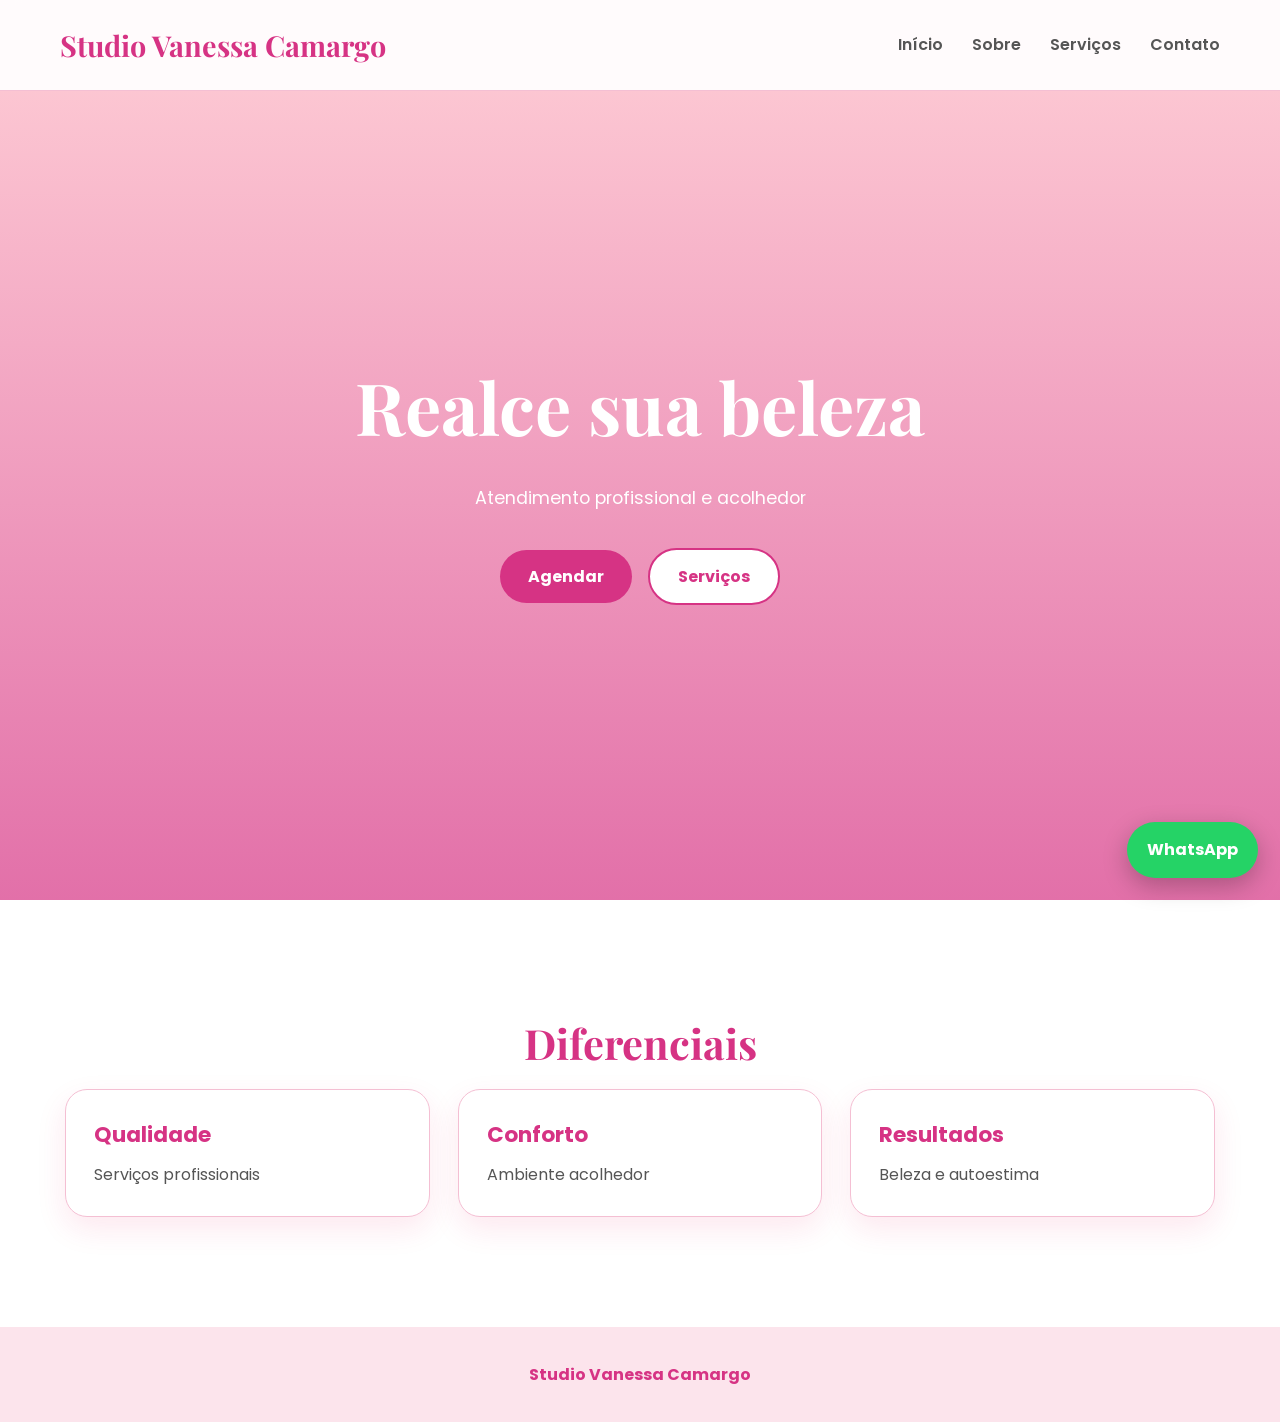
==== commit fcf5d0ae: "Refactor index.html for better structure and ads Updated the description meta tag and improved the h" ====
--- a/index.html
+++ b/index.html
@@ -5,83 +5,54 @@
   <meta name="viewport" content="width=device-width, initial-scale=1.0">
 
   <title>Studio Vanessa Camargo | Beleza em Caxias do Sul</title>
-  <meta name="description" content="Studio Vanessa Camargo em Caxias do Sul. Cílios, sobrancelhas, depilação e atendimento profissional.">
+  <meta name="description" content="Cílios, sobrancelhas e depilação em Caxias do Sul.">
+
+  <!-- Google AdSense -->
+  <script async src="https://pagead2.googlesyndication.com/pagead/js/adsbygoogle.js?client=ca-pub-8817130248471041"
+    crossorigin="anonymous"></script>
 
   <link rel="stylesheet" href="style.css">
 </head>
 
 <body>
 
-  <header class="topo">
-    <h1>Studio Vanessa Camargo</h1>
+<header class="topo">
+  <h1>Studio Vanessa Camargo</h1>
+  <nav>
+    <a href="index.html">Início</a>
+    <a href="sobre.html">Sobre</a>
+    <a href="servicos.html">Serviços</a>
+    <a href="contato.html">Contato</a>
+  </nav>
+</header>
 
-    <nav>
-      <a href="index.html">Início</a>
-      <a href="sobre.html">Sobre</a>
-      <a href="servicos.html">Serviços</a>
-      <a href="contato.html">Contato</a>
-    </nav>
-  </header>
+<section class="hero">
+  <div class="hero-content">
+    <h2>Realce sua beleza</h2>
+    <p>Atendimento profissional e acolhedor</p>
 
-  <section class="hero">
-    <div class="hero-content">
-      <h2>Realce sua beleza com delicadeza e elegância</h2>
-      <p>Atendimento especializado em cílios, sobrancelhas e depilação em Caxias do Sul.</p>
+    <a href="https://wa.me/555491461250" class="btn btn-primary">Agendar</a>
+    <a href="servicos.html" class="btn btn-outline">Serviços</a>
+  </div>
+</section>
 
-      <a href="https://wa.me/555491461250" class="btn btn-primary" target="_blank" rel="noopener noreferrer">
-        Agendar pelo WhatsApp
-      </a>
+<section>
+  <div class="container">
+    <h2 class="titulo">Diferenciais</h2>
 
-      <a href="servicos.html" class="btn btn-outline">
-        Ver serviços
-      </a>
+    <div class="cards">
+      <div class="card"><h3>Qualidade</h3><p>Serviços profissionais</p></div>
+      <div class="card"><h3>Conforto</h3><p>Ambiente acolhedor</p></div>
+      <div class="card"><h3>Resultados</h3><p>Beleza e autoestima</p></div>
     </div>
-  </section>
+  </div>
+</section>
 
-  <section>
-    <div class="container">
-      <h2 class="titulo">Por que escolher o Studio?</h2>
-      <p class="subtitulo">Um espaço pensado para cuidar da sua autoestima com conforto, técnica e atenção aos detalhes.</p>
+<footer>
+  <p>Studio Vanessa Camargo</p>
+</footer>
 
-      <div class="cards">
-        <div class="card">
-          <h3>Atendimento personalizado</h3>
-          <p>Cada cliente recebe um cuidado único, respeitando seu estilo e sua beleza natural.</p>
-        </div>
-
-        <div class="card">
-          <h3>Resultado profissional</h3>
-          <p>Procedimentos feitos com técnica, capricho e foco em entregar um acabamento bonito e seguro.</p>
-        </div>
-
-        <div class="card">
-          <h3>Ambiente acolhedor</h3>
-          <p>Um momento de autocuidado em um espaço leve, feminino e confortável.</p>
-        </div>
-      </div>
-    </div>
-  </section>
-
-  <section>
-    <div class="container contato">
-      <h2 class="titulo">Agende seu horário</h2>
-      <p>Clique no botão abaixo e fale diretamente pelo WhatsApp.</p>
-
-      <a href="https://wa.me/555491461250" class="btn btn-primary" target="_blank" rel="noopener noreferrer">
-        Falar no WhatsApp
-      </a>
-    </div>
-  </section>
-
-  <footer>
-    <p>Studio Vanessa Camargo</p>
-    <p>Caxias do Sul, RS</p>
-    <p>© 2026 Todos os direitos reservados</p>
-  </footer>
-
-  <a href="https://wa.me/555491461250" class="whatsapp-fixo" target="_blank" rel="noopener noreferrer">
-    WhatsApp
-  </a>
+<a href="https://wa.me/555491461250" class="whatsapp-fixo">WhatsApp</a>
 
 </body>
 </html>
